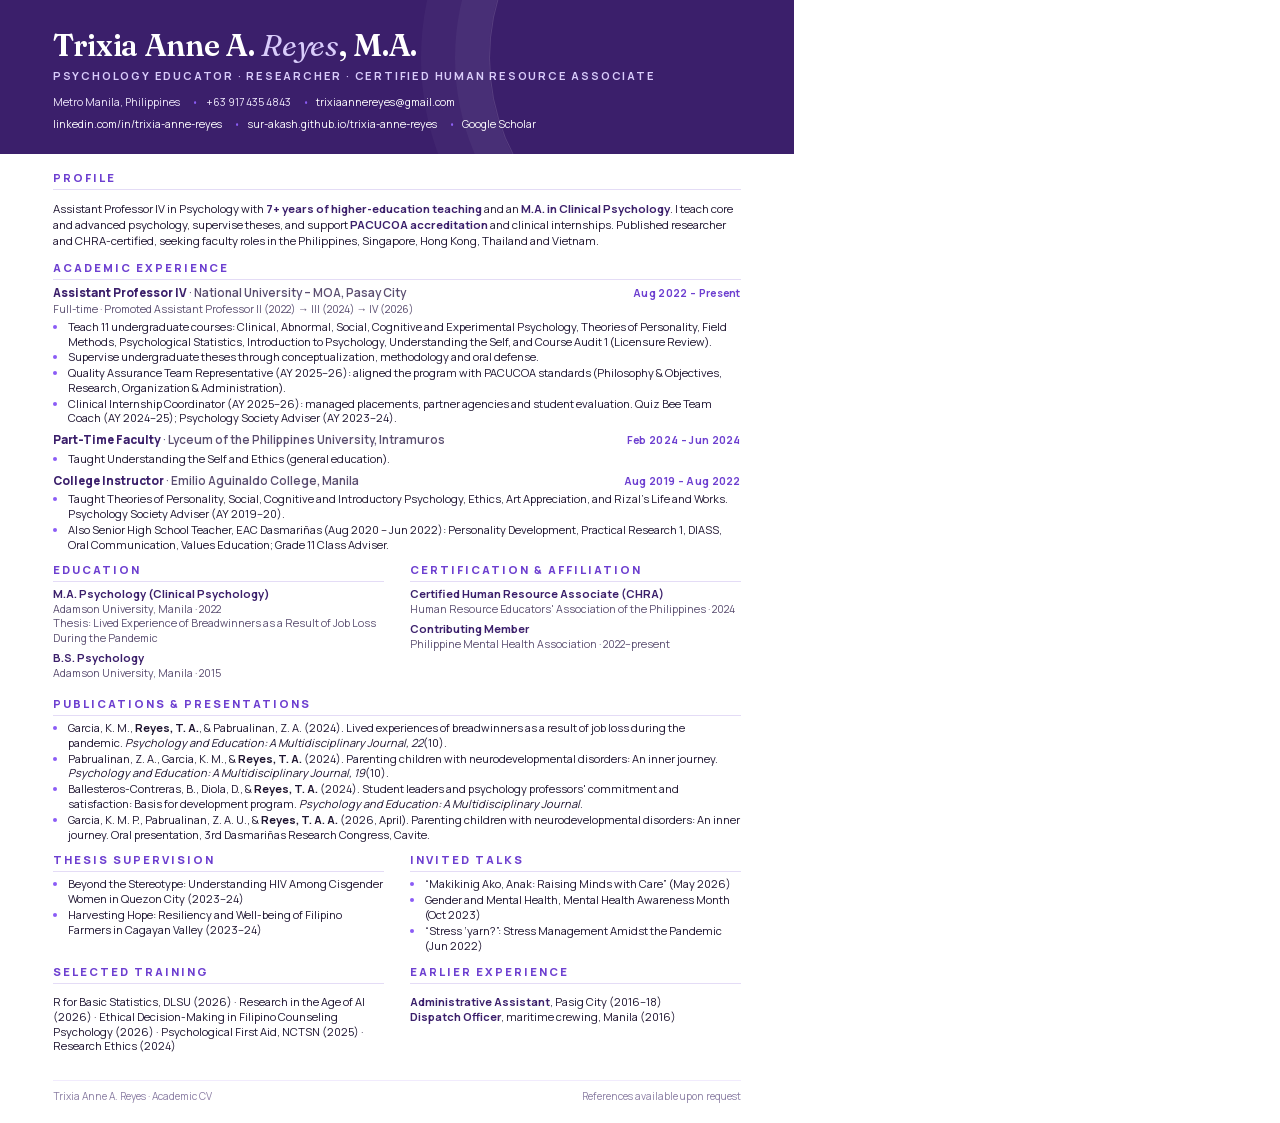
==== resume-src/academic.html @ b6a19949 "Portfolio site for Trixia Anne Reyes Single-page static site (purple theme) with intro animation, sc" ====
<!doctype html>
<html lang="en">
<head>
<meta charset="utf-8">
<title>Trixia Anne A. Reyes — Academic CV</title>
<link rel="stylesheet" href="fonts/fonts.css">
<link rel="stylesheet" href="resume.css">
</head>
<body>
<div class="page">
  <header>
    <h1>Trixia Anne A. <em>Reyes</em>, M.A.</h1>
    <div class="tagline">Psychology Educator · Researcher · Certified Human Resource Associate</div>
    <div class="contact">
      <span>Metro Manila, Philippines</span>
      <span>+63 917 435 4843</span>
      <span><a href="mailto:trixiaannereyes@gmail.com">trixiaannereyes@gmail.com</a></span>
      <span class="br"></span>
      <span><a href="https://www.linkedin.com/in/trixia-anne-reyes/">linkedin.com/in/trixia-anne-reyes</a></span>
      <span><a href="https://sur-akash.github.io/trixia-anne-reyes/">sur-akash.github.io/trixia-anne-reyes</a></span>
      <span><a href="https://scholar.google.com/citations?hl=en&user=jtQHCsMAAAAJ">Google Scholar</a></span>
    </div>
  </header>

  <main>
    <section>
      <h2>Profile</h2>
      <p class="summary">Assistant Professor IV in Psychology with <b>7+ years of higher-education teaching</b> and an <b>M.A. in Clinical Psychology</b>. I teach core and advanced psychology, supervise theses, and support <b>PACUCOA accreditation</b> and clinical internships. Published researcher and CHRA-certified, seeking faculty roles in the Philippines, Singapore, Hong Kong, Thailand and Vietnam.</p>
    </section>

    <section>
      <h2>Academic Experience</h2>
      <div class="job">
        <div class="job__head"><div class="job__title">Assistant Professor IV <span>· National University – MOA, Pasay City</span></div><div class="job__date">Aug 2022 – Present</div></div>
        <div class="job__sub">Full-time · Promoted Assistant Professor II (2022) → III (2024) → IV (2026)</div>
        <ul>
          <li>Teach 11 undergraduate courses: Clinical, Abnormal, Social, Cognitive and Experimental Psychology, Theories of Personality, Field Methods, Psychological Statistics, Introduction to Psychology, Understanding the Self, and Course Audit 1 (Licensure Review).</li>
          <li>Supervise undergraduate theses through conceptualization, methodology and oral defense.</li>
          <li>Quality Assurance Team Representative (AY 2025–26): aligned the program with PACUCOA standards (Philosophy &amp; Objectives, Research, Organization &amp; Administration).</li>
          <li>Clinical Internship Coordinator (AY 2025–26): managed placements, partner agencies and student evaluation. Quiz Bee Team Coach (AY 2024–25); Psychology Society Adviser (AY 2023–24).</li>
        </ul>
      </div>
      <div class="job">
        <div class="job__head"><div class="job__title">Part-Time Faculty <span>· Lyceum of the Philippines University, Intramuros</span></div><div class="job__date">Feb 2024 – Jun 2024</div></div>
        <ul><li>Taught Understanding the Self and Ethics (general education).</li></ul>
      </div>
      <div class="job">
        <div class="job__head"><div class="job__title">College Instructor <span>· Emilio Aguinaldo College, Manila</span></div><div class="job__date">Aug 2019 – Aug 2022</div></div>
        <ul><li>Taught Theories of Personality, Social, Cognitive and Introductory Psychology, Ethics, Art Appreciation, and Rizal's Life and Works. Psychology Society Adviser (AY 2019–20).</li>
        <li>Also Senior High School Teacher, EAC Dasmariñas (Aug 2020 – Jun 2022): Personality Development, Practical Research 1, DIASS, Oral Communication, Values Education; Grade 11 Class Adviser.</li></ul>
      </div>
    </section>

    <section class="two">
      <div>
        <h2>Education</h2>
        <div class="item"><b>M.A. Psychology (Clinical Psychology)</b><br><span class="meta">Adamson University, Manila · 2022<br>Thesis: Lived Experience of Breadwinners as a Result of Job Loss During the Pandemic</span></div>
        <div class="item"><b>B.S. Psychology</b><br><span class="meta">Adamson University, Manila · 2015</span></div>
      </div>
      <div>
        <h2>Certification &amp; Affiliation</h2>
        <div class="item"><b>Certified Human Resource Associate (CHRA)</b><br><span class="meta">Human Resource Educators' Association of the Philippines · 2024</span></div>
        <div class="item"><b>Contributing Member</b><br><span class="meta">Philippine Mental Health Association · 2022–present</span></div>
      </div>
    </section>

    <section>
      <h2>Publications &amp; Presentations</h2>
      <ul class="compact">
        <li>Garcia, K. M., <b>Reyes, T. A.</b>, &amp; Pabrualinan, Z. A. (2024). Lived experiences of breadwinners as a result of job loss during the pandemic. <i>Psychology and Education: A Multidisciplinary Journal, 22</i>(10).</li>
        <li>Pabrualinan, Z. A., Garcia, K. M., &amp; <b>Reyes, T. A.</b> (2024). Parenting children with neurodevelopmental disorders: An inner journey. <i>Psychology and Education: A Multidisciplinary Journal, 19</i>(10).</li>
        <li>Ballesteros-Contreras, B., Diola, D., &amp; <b>Reyes, T. A.</b> (2024). Student leaders and psychology professors' commitment and satisfaction: Basis for development program. <i>Psychology and Education: A Multidisciplinary Journal</i>.</li>
        <li>Garcia, K. M. P., Pabrualinan, Z. A. U., &amp; <b>Reyes, T. A. A.</b> (2026, April). Parenting children with neurodevelopmental disorders: An inner journey. Oral presentation, 3rd Dasmariñas Research Congress, Cavite.</li>
      </ul>
    </section>

    <section class="two">
      <div>
        <h2>Thesis Supervision</h2>
        <ul class="compact">
          <li>Beyond the Stereotype: Understanding HIV Among Cisgender Women in Quezon City (2023–24)</li>
          <li>Harvesting Hope: Resiliency and Well-being of Filipino Farmers in Cagayan Valley (2023–24)</li>
        </ul>
      </div>
      <div>
        <h2>Invited Talks</h2>
        <ul class="compact">
          <li>“Makikinig Ako, Anak: Raising Minds with Care” (May 2026)</li>
          <li>Gender and Mental Health, Mental Health Awareness Month (Oct 2023)</li>
          <li>“Stress ‘yarn?”: Stress Management Amidst the Pandemic (Jun 2022)</li>
        </ul>
      </div>
    </section>

    <section class="two">
      <div>
        <h2>Selected Training</h2>
        <p>R for Basic Statistics, DLSU (2026) · Research in the Age of AI (2026) · Ethical Decision-Making in Filipino Counseling Psychology (2026) · Psychological First Aid, NCTSN (2025) · Research Ethics (2024)</p>
      </div>
      <div>
        <h2>Earlier Experience</h2>
        <p><b style="color:#3b1f6b">Administrative Assistant</b>, Pasig City (2016–18)<br><b style="color:#3b1f6b">Dispatch Officer</b>, maritime crewing, Manila (2016)</p>
      </div>
    </section>
  </main>

  <footer><span>Trixia Anne A. Reyes · Academic CV</span><span>References available upon request</span></footer>
</div>
</body>
</html>
---- resume-src/fonts/fonts.css ----
/* vietnamese */
@font-face {
  font-family: 'Fraunces';
  font-style: italic;
  font-weight: 400;
  font-display: swap;
  src: url(d693588a05.woff2) format('woff2');
  unicode-range: U+0102-0103, U+0110-0111, U+0128-0129, U+0168-0169, U+01A0-01A1, U+01AF-01B0, U+0300-0301, U+0303-0304, U+0308-0309, U+0323, U+0329, U+1EA0-1EF9, U+20AB;
}
/* latin-ext */
@font-face {
  font-family: 'Fraunces';
  font-style: italic;
  font-weight: 400;
  font-display: swap;
  src: url(edcb537a3c.woff2) format('woff2');
  unicode-range: U+0100-02BA, U+02BD-02C5, U+02C7-02CC, U+02CE-02D7, U+02DD-02FF, U+0304, U+0308, U+0329, U+1D00-1DBF, U+1E00-1E9F, U+1EF2-1EFF, U+2020, U+20A0-20AB, U+20AD-20C4, U+2113, U+2C60-2C7F, U+A720-A7FF;
}
/* latin */
@font-face {
  font-family: 'Fraunces';
  font-style: italic;
  font-weight: 400;
  font-display: swap;
  src: url(0b848d2a00.woff2) format('woff2');
  unicode-range: U+0000-00FF, U+0131, U+0152-0153, U+02BB-02BC, U+02C6, U+02DA, U+02DC, U+0304, U+0308, U+0329, U+2000-206F, U+20AC, U+2122, U+2191, U+2193, U+2212, U+2215, U+FEFF, U+FFFD;
}
/* vietnamese */
@font-face {
  font-family: 'Fraunces';
  font-style: normal;
  font-weight: 600;
  font-display: swap;
  src: url(deee757e83.woff2) format('woff2');
  unicode-range: U+0102-0103, U+0110-0111, U+0128-0129, U+0168-0169, U+01A0-01A1, U+01AF-01B0, U+0300-0301, U+0303-0304, U+0308-0309, U+0323, U+0329, U+1EA0-1EF9, U+20AB;
}
/* latin-ext */
@font-face {
  font-family: 'Fraunces';
  font-style: normal;
  font-weight: 600;
  font-display: swap;
  src: url(1ebf51aa47.woff2) format('woff2');
  unicode-range: U+0100-02BA, U+02BD-02C5, U+02C7-02CC, U+02CE-02D7, U+02DD-02FF, U+0304, U+0308, U+0329, U+1D00-1DBF, U+1E00-1E9F, U+1EF2-1EFF, U+2020, U+20A0-20AB, U+20AD-20C4, U+2113, U+2C60-2C7F, U+A720-A7FF;
}
/* latin */
@font-face {
  font-family: 'Fraunces';
  font-style: normal;
  font-weight: 600;
  font-display: swap;
  src: url(0d6f10863e.woff2) format('woff2');
  unicode-range: U+0000-00FF, U+0131, U+0152-0153, U+02BB-02BC, U+02C6, U+02DA, U+02DC, U+0304, U+0308, U+0329, U+2000-206F, U+20AC, U+2122, U+2191, U+2193, U+2212, U+2215, U+FEFF, U+FFFD;
}
/* cyrillic-ext */
@font-face {
  font-family: 'Manrope';
  font-style: normal;
  font-weight: 400;
  font-display: swap;
  src: url(48c9c843a9.woff2) format('woff2');
  unicode-range: U+0460-052F, U+1C80-1C8A, U+20B4, U+2DE0-2DFF, U+A640-A69F, U+FE2E-FE2F;
}
/* cyrillic */
@font-face {
  font-family: 'Manrope';
  font-style: normal;
  font-weight: 400;
  font-display: swap;
  src: url(9ae50d302d.woff2) format('woff2');
  unicode-range: U+0301, U+0400-045F, U+0490-0491, U+04B0-04B1, U+2116;
}
/* greek */
@font-face {
  font-family: 'Manrope';
  font-style: normal;
  font-weight: 400;
  font-display: swap;
  src: url(d211268697.woff2) format('woff2');
  unicode-range: U+0370-0377, U+037A-037F, U+0384-038A, U+038C, U+038E-03A1, U+03A3-03FF;
}
/* vietnamese */
@font-face {
  font-family: 'Manrope';
  font-style: normal;
  font-weight: 400;
  font-display: swap;
  src: url(6df954524a.woff2) format('woff2');
  unicode-range: U+0102-0103, U+0110-0111, U+0128-0129, U+0168-0169, U+01A0-01A1, U+01AF-01B0, U+0300-0301, U+0303-0304, U+0308-0309, U+0323, U+0329, U+1EA0-1EF9, U+20AB;
}
/* latin-ext */
@font-face {
  font-family: 'Manrope';
  font-style: normal;
  font-weight: 400;
  font-display: swap;
  src: url(2ee76fc7b1.woff2) format('woff2');
  unicode-range: U+0100-02BA, U+02BD-02C5, U+02C7-02CC, U+02CE-02D7, U+02DD-02FF, U+0304, U+0308, U+0329, U+1D00-1DBF, U+1E00-1E9F, U+1EF2-1EFF, U+2020, U+20A0-20AB, U+20AD-20C4, U+2113, U+2C60-2C7F, U+A720-A7FF;
}
/* latin */
@font-face {
  font-family: 'Manrope';
  font-style: normal;
  font-weight: 400;
  font-display: swap;
  src: url(f00cccc40e.woff2) format('woff2');
  unicode-range: U+0000-00FF, U+0131, U+0152-0153, U+02BB-02BC, U+02C6, U+02DA, U+02DC, U+0304, U+0308, U+0329, U+2000-206F, U+20AC, U+2122, U+2191, U+2193, U+2212, U+2215, U+FEFF, U+FFFD;
}
/* cyrillic-ext */
@font-face {
  font-family: 'Manrope';
  font-style: normal;
  font-weight: 600;
  font-display: swap;
  src: url(48c9c843a9.woff2) format('woff2');
  unicode-range: U+0460-052F, U+1C80-1C8A, U+20B4, U+2DE0-2DFF, U+A640-A69F, U+FE2E-FE2F;
}
/* cyrillic */
@font-face {
  font-family: 'Manrope';
  font-style: normal;
  font-weight: 600;
  font-display: swap;
  src: url(9ae50d302d.woff2) format('woff2');
  unicode-range: U+0301, U+0400-045F, U+0490-0491, U+04B0-04B1, U+2116;
}
/* greek */
@font-face {
  font-family: 'Manrope';
  font-style: normal;
  font-weight: 600;
  font-display: swap;
  src: url(d211268697.woff2) format('woff2');
  unicode-range: U+0370-0377, U+037A-037F, U+0384-038A, U+038C, U+038E-03A1, U+03A3-03FF;
}
/* vietnamese */
@font-face {
  font-family: 'Manrope';
  font-style: normal;
  font-weight: 600;
  font-display: swap;
  src: url(6df954524a.woff2) format('woff2');
  unicode-range: U+0102-0103, U+0110-0111, U+0128-0129, U+0168-0169, U+01A0-01A1, U+01AF-01B0, U+0300-0301, U+0303-0304, U+0308-0309, U+0323, U+0329, U+1EA0-1EF9, U+20AB;
}
/* latin-ext */
@font-face {
  font-family: 'Manrope';
  font-style: normal;
  font-weight: 600;
  font-display: swap;
  src: url(2ee76fc7b1.woff2) format('woff2');
  unicode-range: U+0100-02BA, U+02BD-02C5, U+02C7-02CC, U+02CE-02D7, U+02DD-02FF, U+0304, U+0308, U+0329, U+1D00-1DBF, U+1E00-1E9F, U+1EF2-1EFF, U+2020, U+20A0-20AB, U+20AD-20C4, U+2113, U+2C60-2C7F, U+A720-A7FF;
}
/* latin */
@font-face {
  font-family: 'Manrope';
  font-style: normal;
  font-weight: 600;
  font-display: swap;
  src: url(f00cccc40e.woff2) format('woff2');
  unicode-range: U+0000-00FF, U+0131, U+0152-0153, U+02BB-02BC, U+02C6, U+02DA, U+02DC, U+0304, U+0308, U+0329, U+2000-206F, U+20AC, U+2122, U+2191, U+2193, U+2212, U+2215, U+FEFF, U+FFFD;
}
/* cyrillic-ext */
@font-face {
  font-family: 'Manrope';
  font-style: normal;
  font-weight: 700;
  font-display: swap;
  src: url(48c9c843a9.woff2) format('woff2');
  unicode-range: U+0460-052F, U+1C80-1C8A, U+20B4, U+2DE0-2DFF, U+A640-A69F, U+FE2E-FE2F;
}
/* cyrillic */
@font-face {
  font-family: 'Manrope';
  font-style: normal;
  font-weight: 700;
  font-display: swap;
  src: url(9ae50d302d.woff2) format('woff2');
  unicode-range: U+0301, U+0400-045F, U+0490-0491, U+04B0-04B1, U+2116;
}
/* greek */
@font-face {
  font-family: 'Manrope';
  font-style: normal;
  font-weight: 700;
  font-display: swap;
  src: url(d211268697.woff2) format('woff2');
  unicode-range: U+0370-0377, U+037A-037F, U+0384-038A, U+038C, U+038E-03A1, U+03A3-03FF;
}
/* vietnamese */
@font-face {
  font-family: 'Manrope';
  font-style: normal;
  font-weight: 700;
  font-display: swap;
  src: url(6df954524a.woff2) format('woff2');
  unicode-range: U+0102-0103, U+0110-0111, U+0128-0129, U+0168-0169, U+01A0-01A1, U+01AF-01B0, U+0300-0301, U+0303-0304, U+0308-0309, U+0323, U+0329, U+1EA0-1EF9, U+20AB;
}
/* latin-ext */
@font-face {
  font-family: 'Manrope';
  font-style: normal;
  font-weight: 700;
  font-display: swap;
  src: url(2ee76fc7b1.woff2) format('woff2');
  unicode-range: U+0100-02BA, U+02BD-02C5, U+02C7-02CC, U+02CE-02D7, U+02DD-02FF, U+0304, U+0308, U+0329, U+1D00-1DBF, U+1E00-1E9F, U+1EF2-1EFF, U+2020, U+20A0-20AB, U+20AD-20C4, U+2113, U+2C60-2C7F, U+A720-A7FF;
}
/* latin */
@font-face {
  font-family: 'Manrope';
  font-style: normal;
  font-weight: 700;
  font-display: swap;
  src: url(f00cccc40e.woff2) format('woff2');
  unicode-range: U+0000-00FF, U+0131, U+0152-0153, U+02BB-02BC, U+02C6, U+02DA, U+02DC, U+0304, U+0308, U+0329, U+2000-206F, U+20AC, U+2122, U+2191, U+2193, U+2212, U+2215, U+FEFF, U+FFFD;
}
/* cyrillic-ext */
@font-face {
  font-family: 'Manrope';
  font-style: normal;
  font-weight: 800;
  font-display: swap;
  src: url(48c9c843a9.woff2) format('woff2');
  unicode-range: U+0460-052F, U+1C80-1C8A, U+20B4, U+2DE0-2DFF, U+A640-A69F, U+FE2E-FE2F;
}
/* cyrillic */
@font-face {
  font-family: 'Manrope';
  font-style: normal;
  font-weight: 800;
  font-display: swap;
  src: url(9ae50d302d.woff2) format('woff2');
  unicode-range: U+0301, U+0400-045F, U+0490-0491, U+04B0-04B1, U+2116;
}
/* greek */
@font-face {
  font-family: 'Manrope';
  font-style: normal;
  font-weight: 800;
  font-display: swap;
  src: url(d211268697.woff2) format('woff2');
  unicode-range: U+0370-0377, U+037A-037F, U+0384-038A, U+038C, U+038E-03A1, U+03A3-03FF;
}
/* vietnamese */
@font-face {
  font-family: 'Manrope';
  font-style: normal;
  font-weight: 800;
  font-display: swap;
  src: url(6df954524a.woff2) format('woff2');
  unicode-range: U+0102-0103, U+0110-0111, U+0128-0129, U+0168-0169, U+01A0-01A1, U+01AF-01B0, U+0300-0301, U+0303-0304, U+0308-0309, U+0323, U+0329, U+1EA0-1EF9, U+20AB;
}
/* latin-ext */
@font-face {
  font-family: 'Manrope';
  font-style: normal;
  font-weight: 800;
  font-display: swap;
  src: url(2ee76fc7b1.woff2) format('woff2');
  unicode-range: U+0100-02BA, U+02BD-02C5, U+02C7-02CC, U+02CE-02D7, U+02DD-02FF, U+0304, U+0308, U+0329, U+1D00-1DBF, U+1E00-1E9F, U+1EF2-1EFF, U+2020, U+20A0-20AB, U+20AD-20C4, U+2113, U+2C60-2C7F, U+A720-A7FF;
}
/* latin */
@font-face {
  font-family: 'Manrope';
  font-style: normal;
  font-weight: 800;
  font-display: swap;
  src: url(f00cccc40e.woff2) format('woff2');
  unicode-range: U+0000-00FF, U+0131, U+0152-0153, U+02BB-02BC, U+02C6, U+02DA, U+02DC, U+0304, U+0308, U+0329, U+2000-206F, U+20AC, U+2122, U+2191, U+2193, U+2212, U+2215, U+FEFF, U+FFFD;
}
---- resume-src/resume.css ----
@page { size: A4; margin: 0; }
* { box-sizing: border-box; }
html, body { margin: 0; padding: 0; }
body {
  font-family: "Manrope", "Helvetica Neue", Arial, sans-serif;
  font-size: 8.35pt;
  line-height: 1.32;
  color: #1e1430;
  -webkit-print-color-adjust: exact; print-color-adjust: exact;
}
.page { width: 210mm; height: 297mm; padding: 0 0 0 0; overflow: hidden; display: flex; flex-direction: column; }

header {
  background: #3b1f6b; color: #fff; padding: 8mm 14mm 6mm;
  position: relative; overflow: hidden;
}
header::after {
  content: ""; position: absolute; right: -30mm; top: -40mm; width: 110mm; height: 110mm; border-radius: 50%;
  border: 1px solid rgba(255,255,255,.14); box-shadow: 0 0 0 9mm rgba(255,255,255,.04), 0 0 0 18mm rgba(255,255,255,.03);
}
h1 { font-family: "Fraunces", Georgia, serif; font-weight: 600; font-size: 23pt; letter-spacing: -.01em; margin: 0; line-height: 1; }
h1 em { font-style: italic; font-weight: 400; color: #d9ccfb; }
.tagline { margin-top: 2.2mm; font-size: 8.4pt; font-weight: 700; letter-spacing: .16em; text-transform: uppercase; color: #d9ccfb; }
.contact { margin-top: 3.2mm; display: flex; flex-wrap: wrap; gap: 1mm 3.2mm; font-size: 7.9pt; color: #f1ebfd; }
.contact a { color: #fff; text-decoration: none; }
.contact span::before { content: "•"; color: #8b5cf6; margin-right: 2mm; }
.contact span:first-child::before, .contact .br::before, .contact .br + span::before { content: none; }
.contact .br { flex-basis: 100%; height: 0; }

main { padding: 4.5mm 14mm 0; flex: 1; }
section { margin-bottom: 2.8mm; }
h2 {
  font-size: 8.4pt; font-weight: 800; letter-spacing: .18em; text-transform: uppercase; color: #6d3fd0;
  margin: 0 0 1.4mm; padding-bottom: .8mm; border-bottom: 1px solid #e4dcf6; display: flex; align-items: center; gap: 2mm;
}
.summary { font-size: 8.6pt; line-height: 1.4; }
.summary b { color: #3b1f6b; }

.job { margin-bottom: 1.6mm; }
.job__head { display: flex; justify-content: space-between; gap: 4mm; align-items: baseline; }
.job__title { font-weight: 800; color: #3b1f6b; font-size: 8.8pt; }
.job__title span { font-weight: 600; color: #5a4d70; }
.job__date { font-size: 7.9pt; font-weight: 700; color: #6d3fd0; white-space: nowrap; letter-spacing: .03em; }
.job__sub { font-size: 8pt; color: #5a4d70; margin-top: .3mm; }
ul { margin: 1mm 0 0; padding-left: 4mm; }
li { margin-bottom: .3mm; }
li::marker { color: #8b5cf6; }

.two { display: grid; grid-template-columns: 1fr 1fr; gap: 0 7mm; }
.item { margin-bottom: 1.5mm; }
.item b { color: #3b1f6b; }
.item .meta { color: #5a4d70; font-size: 8pt; }
.compact li { margin-bottom: .35mm; }

.chips { display: flex; flex-wrap: wrap; gap: 1.4mm; }
.chips span { background: #f1ebfd; color: #3b1f6b; font-weight: 700; font-size: 8pt; padding: .8mm 2.6mm; border-radius: 10mm; }

footer { padding: 2.5mm 14mm 5mm; font-size: 7.6pt; color: #8a7da3; display: flex; justify-content: space-between; border-top: 1px solid #f1ebfd; margin: 0 14mm; padding-left: 0; padding-right: 0; }
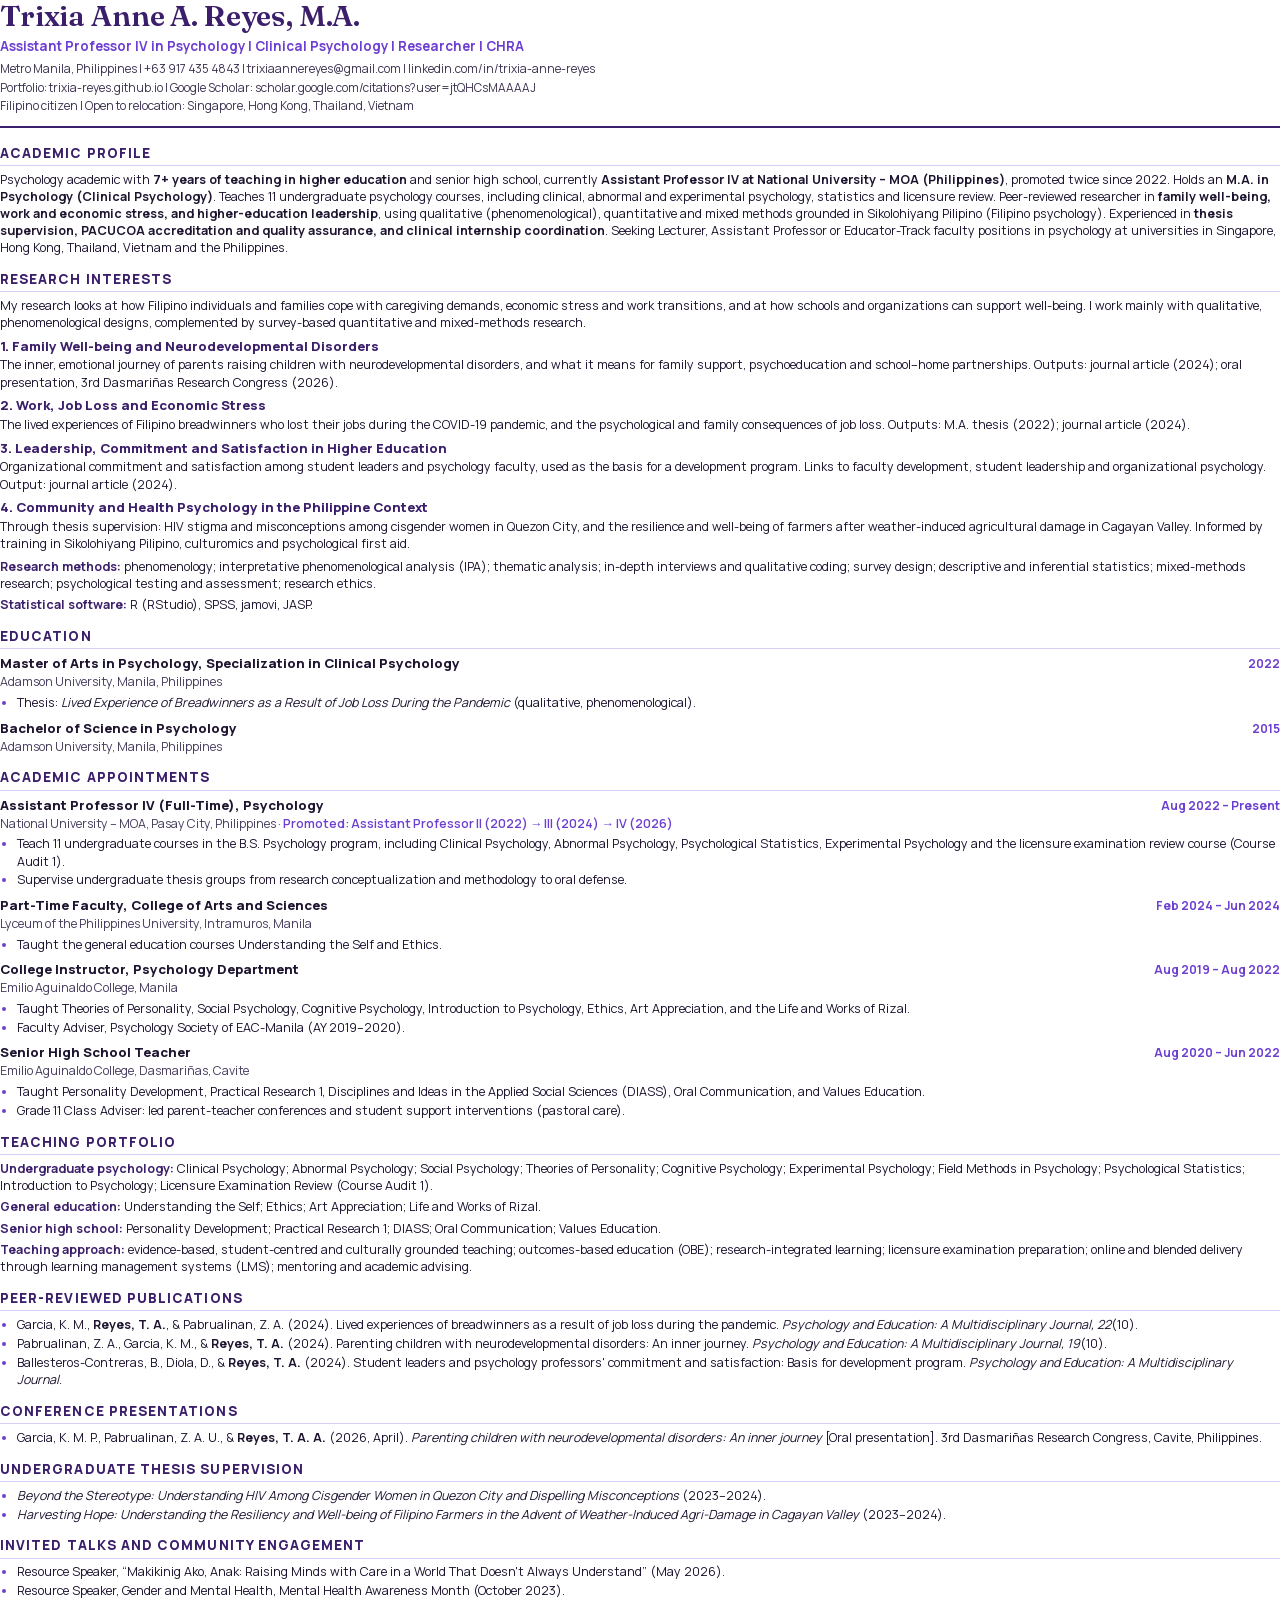
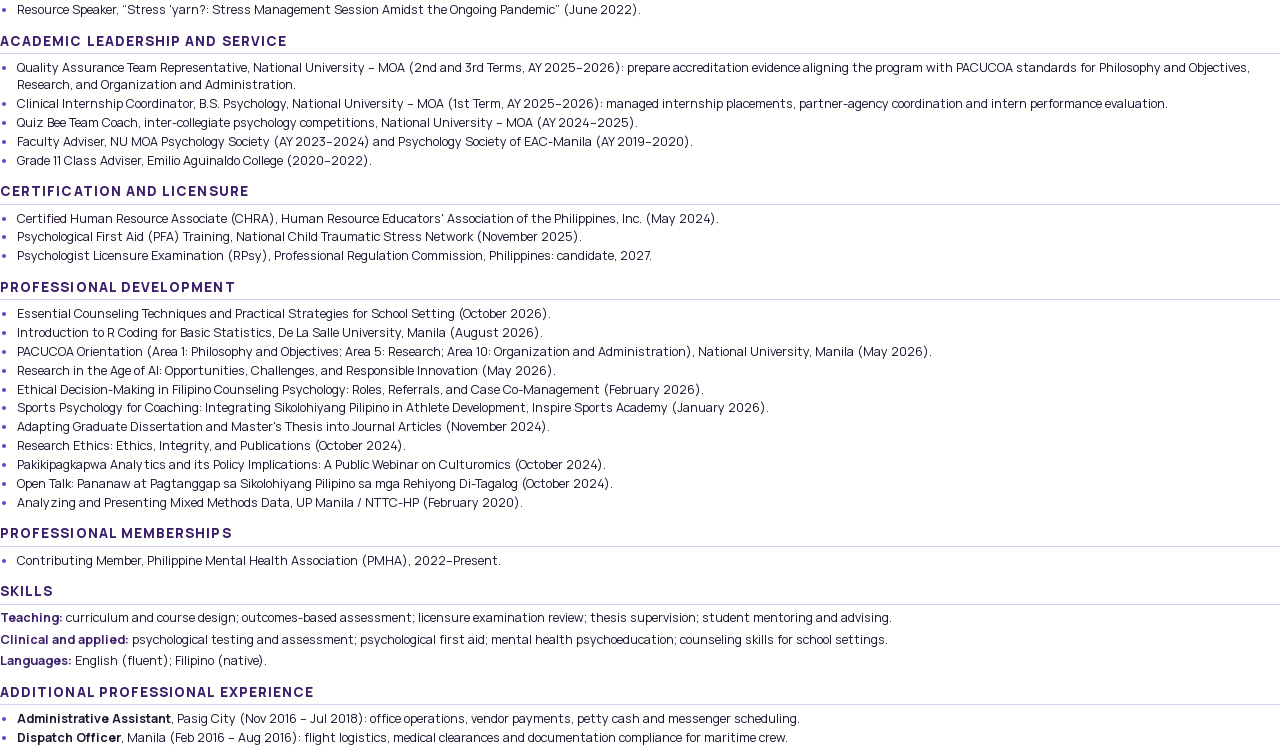
==== commit edf83ca6: "Redesign: TR intro, passport stamps, persona avatars, ATS resumes" ====
--- a/resume-src/academic.html
+++ b/resume-src/academic.html
@@ -2,109 +2,176 @@
 <html lang="en">
 <head>
 <meta charset="utf-8">
-<title>Trixia Anne A. Reyes — Academic CV</title>
+<title>Trixia Anne A. Reyes - Curriculum Vitae (Academic) - Psychology</title>
+<meta name="author" content="Trixia Anne A. Reyes">
+<meta name="keywords" content="Assistant Professor, Lecturer in Psychology, Clinical Psychology, Higher Education, Research, Thesis Supervision, Accreditation, Southeast Asia">
 <link rel="stylesheet" href="fonts/fonts.css">
 <link rel="stylesheet" href="resume.css">
+<style>
+  @page {
+    size: A4; margin: 13mm 16mm 12mm;
+  }
+  body { font-size: 9.4pt; line-height: 1.37; }
+  h2 { margin: 3.6mm 0 1.3mm; }
+  li { margin-bottom: .45mm; }
+  .entry { margin-bottom: 1.9mm; }
+  .area { margin-bottom: 1.5mm; }
+</style>
 </head>
 <body>
-<div class="page">
-  <header>
-    <h1>Trixia Anne A. <em>Reyes</em>, M.A.</h1>
-    <div class="tagline">Psychology Educator · Researcher · Certified Human Resource Associate</div>
-    <div class="contact">
-      <span>Metro Manila, Philippines</span>
-      <span>+63 917 435 4843</span>
-      <span><a href="mailto:trixiaannereyes@gmail.com">trixiaannereyes@gmail.com</a></span>
-      <span class="br"></span>
-      <span><a href="https://www.linkedin.com/in/trixia-anne-reyes/">linkedin.com/in/trixia-anne-reyes</a></span>
-      <span><a href="https://sur-akash.github.io/trixia-anne-reyes/">sur-akash.github.io/trixia-anne-reyes</a></span>
-      <span><a href="https://scholar.google.com/citations?hl=en&user=jtQHCsMAAAAJ">Google Scholar</a></span>
-    </div>
-  </header>
 
-  <main>
-    <section>
-      <h2>Profile</h2>
-      <p class="summary">Assistant Professor IV in Psychology with <b>7+ years of higher-education teaching</b> and an <b>M.A. in Clinical Psychology</b>. I teach core and advanced psychology, supervise theses, and support <b>PACUCOA accreditation</b> and clinical internships. Published researcher and CHRA-certified, seeking faculty roles in the Philippines, Singapore, Hong Kong, Thailand and Vietnam.</p>
-    </section>
+<header class="head">
+  <h1>Trixia Anne A. Reyes, M.A.</h1>
+  <p class="headline">Assistant Professor IV in Psychology | Clinical Psychology | Researcher | CHRA</p>
+  <p class="contact">Metro Manila, Philippines | +63 917 435 4843 | trixiaannereyes@gmail.com | linkedin.com/in/trixia-anne-reyes</p>
+  <p class="contact">Portfolio: trixia-reyes.github.io | Google Scholar: scholar.google.com/citations?user=jtQHCsMAAAAJ</p>
+  <p class="contact">Filipino citizen | Open to relocation: Singapore, Hong Kong, Thailand, Vietnam</p>
+</header>
 
-    <section>
-      <h2>Academic Experience</h2>
-      <div class="job">
-        <div class="job__head"><div class="job__title">Assistant Professor IV <span>· National University – MOA, Pasay City</span></div><div class="job__date">Aug 2022 – Present</div></div>
-        <div class="job__sub">Full-time · Promoted Assistant Professor II (2022) → III (2024) → IV (2026)</div>
-        <ul>
-          <li>Teach 11 undergraduate courses: Clinical, Abnormal, Social, Cognitive and Experimental Psychology, Theories of Personality, Field Methods, Psychological Statistics, Introduction to Psychology, Understanding the Self, and Course Audit 1 (Licensure Review).</li>
-          <li>Supervise undergraduate theses through conceptualization, methodology and oral defense.</li>
-          <li>Quality Assurance Team Representative (AY 2025–26): aligned the program with PACUCOA standards (Philosophy &amp; Objectives, Research, Organization &amp; Administration).</li>
-          <li>Clinical Internship Coordinator (AY 2025–26): managed placements, partner agencies and student evaluation. Quiz Bee Team Coach (AY 2024–25); Psychology Society Adviser (AY 2023–24).</li>
-        </ul>
-      </div>
-      <div class="job">
-        <div class="job__head"><div class="job__title">Part-Time Faculty <span>· Lyceum of the Philippines University, Intramuros</span></div><div class="job__date">Feb 2024 – Jun 2024</div></div>
-        <ul><li>Taught Understanding the Self and Ethics (general education).</li></ul>
-      </div>
-      <div class="job">
-        <div class="job__head"><div class="job__title">College Instructor <span>· Emilio Aguinaldo College, Manila</span></div><div class="job__date">Aug 2019 – Aug 2022</div></div>
-        <ul><li>Taught Theories of Personality, Social, Cognitive and Introductory Psychology, Ethics, Art Appreciation, and Rizal's Life and Works. Psychology Society Adviser (AY 2019–20).</li>
-        <li>Also Senior High School Teacher, EAC Dasmariñas (Aug 2020 – Jun 2022): Personality Development, Practical Research 1, DIASS, Oral Communication, Values Education; Grade 11 Class Adviser.</li></ul>
-      </div>
-    </section>
+<h2>Academic Profile</h2>
+<p>Psychology academic with <strong>7+ years of teaching in higher education</strong> and senior high school, currently <strong>Assistant Professor IV at National University – MOA (Philippines)</strong>, promoted twice since 2022. Holds an <strong>M.A. in Psychology (Clinical Psychology)</strong>. Teaches 11 undergraduate psychology courses, including clinical, abnormal and experimental psychology, statistics and licensure review. Peer-reviewed researcher in <strong>family well-being, work and economic stress, and higher-education leadership</strong>, using qualitative (phenomenological), quantitative and mixed methods grounded in Sikolohiyang Pilipino (Filipino psychology). Experienced in <strong>thesis supervision, PACUCOA accreditation and quality assurance, and clinical internship coordination</strong>. Seeking Lecturer, Assistant Professor or Educator-Track faculty positions in psychology at universities in Singapore, Hong Kong, Thailand, Vietnam and the Philippines.</p>
 
-    <section class="two">
-      <div>
-        <h2>Education</h2>
-        <div class="item"><b>M.A. Psychology (Clinical Psychology)</b><br><span class="meta">Adamson University, Manila · 2022<br>Thesis: Lived Experience of Breadwinners as a Result of Job Loss During the Pandemic</span></div>
-        <div class="item"><b>B.S. Psychology</b><br><span class="meta">Adamson University, Manila · 2015</span></div>
-      </div>
-      <div>
-        <h2>Certification &amp; Affiliation</h2>
-        <div class="item"><b>Certified Human Resource Associate (CHRA)</b><br><span class="meta">Human Resource Educators' Association of the Philippines · 2024</span></div>
-        <div class="item"><b>Contributing Member</b><br><span class="meta">Philippine Mental Health Association · 2022–present</span></div>
-      </div>
-    </section>
+<h2>Research Interests</h2>
+<p class="lead">My research looks at how Filipino individuals and families cope with caregiving demands, economic stress and work transitions, and at how schools and organizations can support well-being. I work mainly with qualitative, phenomenological designs, complemented by survey-based quantitative and mixed-methods research.</p>
+<div class="area">
+  <h3>1. Family Well-being and Neurodevelopmental Disorders</h3>
+  <p>The inner, emotional journey of parents raising children with neurodevelopmental disorders, and what it means for family support, psychoeducation and school–home partnerships. Outputs: journal article (2024); oral presentation, 3rd Dasmariñas Research Congress (2026).</p>
+</div>
+<div class="area">
+  <h3>2. Work, Job Loss and Economic Stress</h3>
+  <p>The lived experiences of Filipino breadwinners who lost their jobs during the COVID-19 pandemic, and the psychological and family consequences of job loss. Outputs: M.A. thesis (2022); journal article (2024).</p>
+</div>
+<div class="area">
+  <h3>3. Leadership, Commitment and Satisfaction in Higher Education</h3>
+  <p>Organizational commitment and satisfaction among student leaders and psychology faculty, used as the basis for a development program. Links to faculty development, student leadership and organizational psychology. Output: journal article (2024).</p>
+</div>
+<div class="area">
+  <h3>4. Community and Health Psychology in the Philippine Context</h3>
+  <p>Through thesis supervision: HIV stigma and misconceptions among cisgender women in Quezon City, and the resilience and well-being of farmers after weather-induced agricultural damage in Cagayan Valley. Informed by training in Sikolohiyang Pilipino, culturomics and psychological first aid.</p>
+</div>
+<p class="kw"><strong>Research methods:</strong> phenomenology; interpretative phenomenological analysis (IPA); thematic analysis; in-depth interviews and qualitative coding; survey design; descriptive and inferential statistics; mixed-methods research; psychological testing and assessment; research ethics.</p>
+<p class="kw"><strong>Statistical software:</strong> R (RStudio), SPSS, jamovi, JASP.</p>
 
-    <section>
-      <h2>Publications &amp; Presentations</h2>
-      <ul class="compact">
-        <li>Garcia, K. M., <b>Reyes, T. A.</b>, &amp; Pabrualinan, Z. A. (2024). Lived experiences of breadwinners as a result of job loss during the pandemic. <i>Psychology and Education: A Multidisciplinary Journal, 22</i>(10).</li>
-        <li>Pabrualinan, Z. A., Garcia, K. M., &amp; <b>Reyes, T. A.</b> (2024). Parenting children with neurodevelopmental disorders: An inner journey. <i>Psychology and Education: A Multidisciplinary Journal, 19</i>(10).</li>
-        <li>Ballesteros-Contreras, B., Diola, D., &amp; <b>Reyes, T. A.</b> (2024). Student leaders and psychology professors' commitment and satisfaction: Basis for development program. <i>Psychology and Education: A Multidisciplinary Journal</i>.</li>
-        <li>Garcia, K. M. P., Pabrualinan, Z. A. U., &amp; <b>Reyes, T. A. A.</b> (2026, April). Parenting children with neurodevelopmental disorders: An inner journey. Oral presentation, 3rd Dasmariñas Research Congress, Cavite.</li>
-      </ul>
-    </section>
+<h2>Education</h2>
+<div class="entry">
+  <div class="row"><h3>Master of Arts in Psychology, Specialization in Clinical Psychology</h3><span class="date">2022</span></div>
+  <div class="org">Adamson University, Manila, Philippines</div>
+  <ul><li>Thesis: <em>Lived Experience of Breadwinners as a Result of Job Loss During the Pandemic</em> (qualitative, phenomenological).</li></ul>
+</div>
+<div class="entry">
+  <div class="row"><h3>Bachelor of Science in Psychology</h3><span class="date">2015</span></div>
+  <div class="org">Adamson University, Manila, Philippines</div>
+</div>
 
-    <section class="two">
-      <div>
-        <h2>Thesis Supervision</h2>
-        <ul class="compact">
-          <li>Beyond the Stereotype: Understanding HIV Among Cisgender Women in Quezon City (2023–24)</li>
-          <li>Harvesting Hope: Resiliency and Well-being of Filipino Farmers in Cagayan Valley (2023–24)</li>
-        </ul>
-      </div>
-      <div>
-        <h2>Invited Talks</h2>
-        <ul class="compact">
-          <li>“Makikinig Ako, Anak: Raising Minds with Care” (May 2026)</li>
-          <li>Gender and Mental Health, Mental Health Awareness Month (Oct 2023)</li>
-          <li>“Stress ‘yarn?”: Stress Management Amidst the Pandemic (Jun 2022)</li>
-        </ul>
-      </div>
-    </section>
+<h2 style="break-before: page">Academic Appointments</h2>
+<div class="entry">
+  <div class="row"><h3>Assistant Professor IV (Full-Time), Psychology</h3><span class="date">Aug 2022 – Present</span></div>
+  <div class="org">National University – MOA, Pasay City, Philippines · <em>Promoted: Assistant Professor II (2022) → III (2024) → IV (2026)</em></div>
+  <ul>
+    <li>Teach 11 undergraduate courses in the B.S. Psychology program, including Clinical Psychology, Abnormal Psychology, Psychological Statistics, Experimental Psychology and the licensure examination review course (Course Audit 1).</li>
+    <li>Supervise undergraduate thesis groups from research conceptualization and methodology to oral defense.</li>
+  </ul>
+</div>
+<div class="entry">
+  <div class="row"><h3>Part-Time Faculty, College of Arts and Sciences</h3><span class="date">Feb 2024 – Jun 2024</span></div>
+  <div class="org">Lyceum of the Philippines University, Intramuros, Manila</div>
+  <ul><li>Taught the general education courses Understanding the Self and Ethics.</li></ul>
+</div>
+<div class="entry">
+  <div class="row"><h3>College Instructor, Psychology Department</h3><span class="date">Aug 2019 – Aug 2022</span></div>
+  <div class="org">Emilio Aguinaldo College, Manila</div>
+  <ul>
+    <li>Taught Theories of Personality, Social Psychology, Cognitive Psychology, Introduction to Psychology, Ethics, Art Appreciation, and the Life and Works of Rizal.</li>
+    <li>Faculty Adviser, Psychology Society of EAC-Manila (AY 2019–2020).</li>
+  </ul>
+</div>
+<div class="entry">
+  <div class="row"><h3>Senior High School Teacher</h3><span class="date">Aug 2020 – Jun 2022</span></div>
+  <div class="org">Emilio Aguinaldo College, Dasmariñas, Cavite</div>
+  <ul>
+    <li>Taught Personality Development, Practical Research 1, Disciplines and Ideas in the Applied Social Sciences (DIASS), Oral Communication, and Values Education.</li>
+    <li>Grade 11 Class Adviser: led parent-teacher conferences and student support interventions (pastoral care).</li>
+  </ul>
+</div>
 
-    <section class="two">
-      <div>
-        <h2>Selected Training</h2>
-        <p>R for Basic Statistics, DLSU (2026) · Research in the Age of AI (2026) · Ethical Decision-Making in Filipino Counseling Psychology (2026) · Psychological First Aid, NCTSN (2025) · Research Ethics (2024)</p>
-      </div>
-      <div>
-        <h2>Earlier Experience</h2>
-        <p><b style="color:#3b1f6b">Administrative Assistant</b>, Pasig City (2016–18)<br><b style="color:#3b1f6b">Dispatch Officer</b>, maritime crewing, Manila (2016)</p>
-      </div>
-    </section>
-  </main>
+<h2>Teaching Portfolio</h2>
+<p class="kw"><strong>Undergraduate psychology:</strong> Clinical Psychology; Abnormal Psychology; Social Psychology; Theories of Personality; Cognitive Psychology; Experimental Psychology; Field Methods in Psychology; Psychological Statistics; Introduction to Psychology; Licensure Examination Review (Course Audit 1).</p>
+<p class="kw"><strong>General education:</strong> Understanding the Self; Ethics; Art Appreciation; Life and Works of Rizal.</p>
+<p class="kw"><strong>Senior high school:</strong> Personality Development; Practical Research 1; DIASS; Oral Communication; Values Education.</p>
+<p class="kw"><strong>Teaching approach:</strong> evidence-based, student-centred and culturally grounded teaching; outcomes-based education (OBE); research-integrated learning; licensure examination preparation; online and blended delivery through learning management systems (LMS); mentoring and academic advising.</p>
 
-  <footer><span>Trixia Anne A. Reyes · Academic CV</span><span>References available upon request</span></footer>
-</div>
+<h2>Peer-Reviewed Publications</h2>
+<ul>
+  <li>Garcia, K. M., <strong>Reyes, T. A.</strong>, &amp; Pabrualinan, Z. A. (2024). Lived experiences of breadwinners as a result of job loss during the pandemic. <em>Psychology and Education: A Multidisciplinary Journal, 22</em>(10).</li>
+  <li>Pabrualinan, Z. A., Garcia, K. M., &amp; <strong>Reyes, T. A.</strong> (2024). Parenting children with neurodevelopmental disorders: An inner journey. <em>Psychology and Education: A Multidisciplinary Journal, 19</em>(10).</li>
+  <li>Ballesteros-Contreras, B., Diola, D., &amp; <strong>Reyes, T. A.</strong> (2024). Student leaders and psychology professors' commitment and satisfaction: Basis for development program. <em>Psychology and Education: A Multidisciplinary Journal</em>.</li>
+</ul>
+
+<h2>Conference Presentations</h2>
+<ul>
+  <li>Garcia, K. M. P., Pabrualinan, Z. A. U., &amp; <strong>Reyes, T. A. A.</strong> (2026, April). <em>Parenting children with neurodevelopmental disorders: An inner journey</em> [Oral presentation]. 3rd Dasmariñas Research Congress, Cavite, Philippines.</li>
+</ul>
+
+<h2>Undergraduate Thesis Supervision</h2>
+<ul>
+  <li><em>Beyond the Stereotype: Understanding HIV Among Cisgender Women in Quezon City and Dispelling Misconceptions</em> (2023–2024).</li>
+  <li><em>Harvesting Hope: Understanding the Resiliency and Well-being of Filipino Farmers in the Advent of Weather-Induced Agri-Damage in Cagayan Valley</em> (2023–2024).</li>
+</ul>
+
+<h2>Invited Talks and Community Engagement</h2>
+<ul>
+  <li>Resource Speaker, “Makikinig Ako, Anak: Raising Minds with Care in a World That Doesn't Always Understand” (May 2026).</li>
+  <li>Resource Speaker, Gender and Mental Health, Mental Health Awareness Month (October 2023).</li>
+  <li>Resource Speaker, “Stress 'yarn?: Stress Management Session Amidst the Ongoing Pandemic” (June 2022).</li>
+</ul>
+
+<h2>Academic Leadership and Service</h2>
+<ul>
+  <li>Quality Assurance Team Representative, National University – MOA (2nd and 3rd Terms, AY 2025–2026): prepare accreditation evidence aligning the program with PACUCOA standards for Philosophy and Objectives, Research, and Organization and Administration.</li>
+  <li>Clinical Internship Coordinator, B.S. Psychology, National University – MOA (1st Term, AY 2025–2026): managed internship placements, partner-agency coordination and intern performance evaluation.</li>
+  <li>Quiz Bee Team Coach, inter-collegiate psychology competitions, National University – MOA (AY 2024–2025).</li>
+  <li>Faculty Adviser, NU MOA Psychology Society (AY 2023–2024) and Psychology Society of EAC-Manila (AY 2019–2020).</li>
+  <li>Grade 11 Class Adviser, Emilio Aguinaldo College (2020–2022).</li>
+</ul>
+
+<h2>Certification and Licensure</h2>
+<ul>
+  <li>Certified Human Resource Associate (CHRA), Human Resource Educators' Association of the Philippines, Inc. (May 2024).</li>
+  <li>Psychological First Aid (PFA) Training, National Child Traumatic Stress Network (November 2025).</li>
+  <li>Psychologist Licensure Examination (RPsy), Professional Regulation Commission, Philippines: candidate, 2027.</li>
+</ul>
+
+<h2>Professional Development</h2>
+<ul>
+  <li>Essential Counseling Techniques and Practical Strategies for School Setting (October 2026).</li>
+  <li>Introduction to R Coding for Basic Statistics, De La Salle University, Manila (August 2026).</li>
+  <li>PACUCOA Orientation (Area 1: Philosophy and Objectives; Area 5: Research; Area 10: Organization and Administration), National University, Manila (May 2026).</li>
+  <li>Research in the Age of AI: Opportunities, Challenges, and Responsible Innovation (May 2026).</li>
+  <li>Ethical Decision-Making in Filipino Counseling Psychology: Roles, Referrals, and Case Co-Management (February 2026).</li>
+  <li>Sports Psychology for Coaching: Integrating Sikolohiyang Pilipino in Athlete Development, Inspire Sports Academy (January 2026).</li>
+  <li>Adapting Graduate Dissertation and Master's Thesis into Journal Articles (November 2024).</li>
+  <li>Research Ethics: Ethics, Integrity, and Publications (October 2024).</li>
+  <li>Pakikipagkapwa Analytics and its Policy Implications: A Public Webinar on Culturomics (October 2024).</li>
+  <li>Open Talk: Pananaw at Pagtanggap sa Sikolohiyang Pilipino sa mga Rehiyong Di-Tagalog (October 2024).</li>
+  <li>Analyzing and Presenting Mixed Methods Data, UP Manila / NTTC-HP (February 2020).</li>
+</ul>
+
+<h2>Professional Memberships</h2>
+<ul>
+  <li>Contributing Member, Philippine Mental Health Association (PMHA), 2022–Present.</li>
+</ul>
+
+<h2>Skills</h2>
+<p class="kw"><strong>Teaching:</strong> curriculum and course design; outcomes-based assessment; licensure examination review; thesis supervision; student mentoring and advising.</p>
+<p class="kw"><strong>Clinical and applied:</strong> psychological testing and assessment; psychological first aid; mental health psychoeducation; counseling skills for school settings.</p>
+<p class="kw"><strong>Languages:</strong> English (fluent); Filipino (native).</p>
+
+<h2>Additional Professional Experience</h2>
+<ul>
+  <li><strong>Administrative Assistant</strong>, Pasig City (Nov 2016 – Jul 2018): office operations, vendor payments, petty cash and messenger scheduling.</li>
+  <li><strong>Dispatch Officer</strong>, Manila (Feb 2016 – Aug 2016): flight logistics, medical clearances and documentation compliance for maritime crew.</li>
+</ul>
+
+
 </body>
 </html>
--- a/resume-src/resume.css
+++ b/resume-src/resume.css
@@ -1,58 +1,52 @@
-@page { size: A4; margin: 0; }
+/* ATS-safe resume styles: single column, real text, standard headings, no tables, no text in images */
 * { box-sizing: border-box; }
 html, body { margin: 0; padding: 0; }
 body {
-  font-family: "Manrope", "Helvetica Neue", Arial, sans-serif;
-  font-size: 8.35pt;
-  line-height: 1.32;
+  font-family: "Manrope", Arial, Helvetica, sans-serif;
+  font-size: 9.8pt;
+  line-height: 1.42;
   color: #1e1430;
+  font-variant-ligatures: none;          /* keeps "fi", "ffi" etc. as plain letters for ATS text extraction */
   -webkit-print-color-adjust: exact; print-color-adjust: exact;
 }
-.page { width: 210mm; height: 297mm; padding: 0 0 0 0; overflow: hidden; display: flex; flex-direction: column; }
+a { color: inherit; text-decoration: none; }
 
-header {
-  background: #3b1f6b; color: #fff; padding: 8mm 14mm 6mm;
-  position: relative; overflow: hidden;
+/* ---- Header ---- */
+.head { padding-bottom: 3.2mm; border-bottom: 2px solid #3b1f6b; margin-bottom: 4mm; }
+h1 { font-family: "Fraunces", Georgia, serif; font-weight: 600; font-size: 22pt; line-height: 1.05; margin: 0; color: #3b1f6b; letter-spacing: -.005em; }
+.headline { margin: 1.6mm 0 0; font-size: 10pt; font-weight: 700; color: #6d3fd0; }
+.contact { margin: 1.6mm 0 0; font-size: 8.9pt; color: #3d3250; }
+.contact + .contact { margin-top: .6mm; }
+
+/* ---- Sections ---- */
+h2 {
+  font-size: 10pt; font-weight: 800; letter-spacing: .08em; text-transform: uppercase; color: #3b1f6b;
+  margin: 4.2mm 0 1.6mm; padding-bottom: .8mm; border-bottom: 1px solid #d9ccf6;
+  break-after: avoid; page-break-after: avoid;
 }
-header::after {
-  content: ""; position: absolute; right: -30mm; top: -40mm; width: 110mm; height: 110mm; border-radius: 50%;
-  border: 1px solid rgba(255,255,255,.14); box-shadow: 0 0 0 9mm rgba(255,255,255,.04), 0 0 0 18mm rgba(255,255,255,.03);
-}
-h1 { font-family: "Fraunces", Georgia, serif; font-weight: 600; font-size: 23pt; letter-spacing: -.01em; margin: 0; line-height: 1; }
-h1 em { font-style: italic; font-weight: 400; color: #d9ccfb; }
-.tagline { margin-top: 2.2mm; font-size: 8.4pt; font-weight: 700; letter-spacing: .16em; text-transform: uppercase; color: #d9ccfb; }
-.contact { margin-top: 3.2mm; display: flex; flex-wrap: wrap; gap: 1mm 3.2mm; font-size: 7.9pt; color: #f1ebfd; }
-.contact a { color: #fff; text-decoration: none; }
-.contact span::before { content: "•"; color: #8b5cf6; margin-right: 2mm; }
-.contact span:first-child::before, .contact .br::before, .contact .br + span::before { content: none; }
-.contact .br { flex-basis: 100%; height: 0; }
+h3 { font-size: 9.9pt; font-weight: 800; margin: 0; color: #1e1430; }
+p { margin: 0 0 1.2mm; }
+.lead { margin-bottom: 1.4mm; }
+strong { font-weight: 700; color: #1e1430; }
 
-main { padding: 4.5mm 14mm 0; flex: 1; }
-section { margin-bottom: 2.8mm; }
-h2 {
-  font-size: 8.4pt; font-weight: 800; letter-spacing: .18em; text-transform: uppercase; color: #6d3fd0;
-  margin: 0 0 1.4mm; padding-bottom: .8mm; border-bottom: 1px solid #e4dcf6; display: flex; align-items: center; gap: 2mm;
-}
-.summary { font-size: 8.6pt; line-height: 1.4; }
-.summary b { color: #3b1f6b; }
+.entry { margin-bottom: 2.4mm; }
+.entry .row, .entry .org { break-after: avoid; page-break-after: avoid; }
+li { break-inside: avoid; page-break-inside: avoid; }
+.row { display: flex; justify-content: space-between; align-items: baseline; gap: 6mm; }
+.date { font-size: 9pt; font-weight: 700; color: #6d3fd0; white-space: nowrap; }
+.org { font-size: 9.3pt; color: #4a3f60; margin-top: .2mm; }
+.org em { font-style: normal; color: #6d3fd0; font-weight: 600; }
 
-.job { margin-bottom: 1.6mm; }
-.job__head { display: flex; justify-content: space-between; gap: 4mm; align-items: baseline; }
-.job__title { font-weight: 800; color: #3b1f6b; font-size: 8.8pt; }
-.job__title span { font-weight: 600; color: #5a4d70; }
-.job__date { font-size: 7.9pt; font-weight: 700; color: #6d3fd0; white-space: nowrap; letter-spacing: .03em; }
-.job__sub { font-size: 8pt; color: #5a4d70; margin-top: .3mm; }
-ul { margin: 1mm 0 0; padding-left: 4mm; }
-li { margin-bottom: .3mm; }
-li::marker { color: #8b5cf6; }
+ul { margin: 1mm 0 0; padding-left: 4.6mm; }
+li { margin-bottom: .7mm; }
+li::marker { color: #6d3fd0; }
 
-.two { display: grid; grid-template-columns: 1fr 1fr; gap: 0 7mm; }
-.item { margin-bottom: 1.5mm; }
-.item b { color: #3b1f6b; }
-.item .meta { color: #5a4d70; font-size: 8pt; }
-.compact li { margin-bottom: .35mm; }
+.kw { margin: 0 0 1.1mm; }
+.kw strong { color: #3b1f6b; }
 
-.chips { display: flex; flex-wrap: wrap; gap: 1.4mm; }
-.chips span { background: #f1ebfd; color: #3b1f6b; font-weight: 700; font-size: 8pt; padding: .8mm 2.6mm; border-radius: 10mm; }
+.area { margin-bottom: 2mm; break-inside: avoid; }
+.area h3 { color: #3b1f6b; }
+.area p { margin: .4mm 0 0; }
+.muted { color: #5a4d70; }
 
-footer { padding: 2.5mm 14mm 5mm; font-size: 7.6pt; color: #8a7da3; display: flex; justify-content: space-between; border-top: 1px solid #f1ebfd; margin: 0 14mm; padding-left: 0; padding-right: 0; }
+.refs { margin-top: 3mm; font-style: italic; color: #5a4d70; }
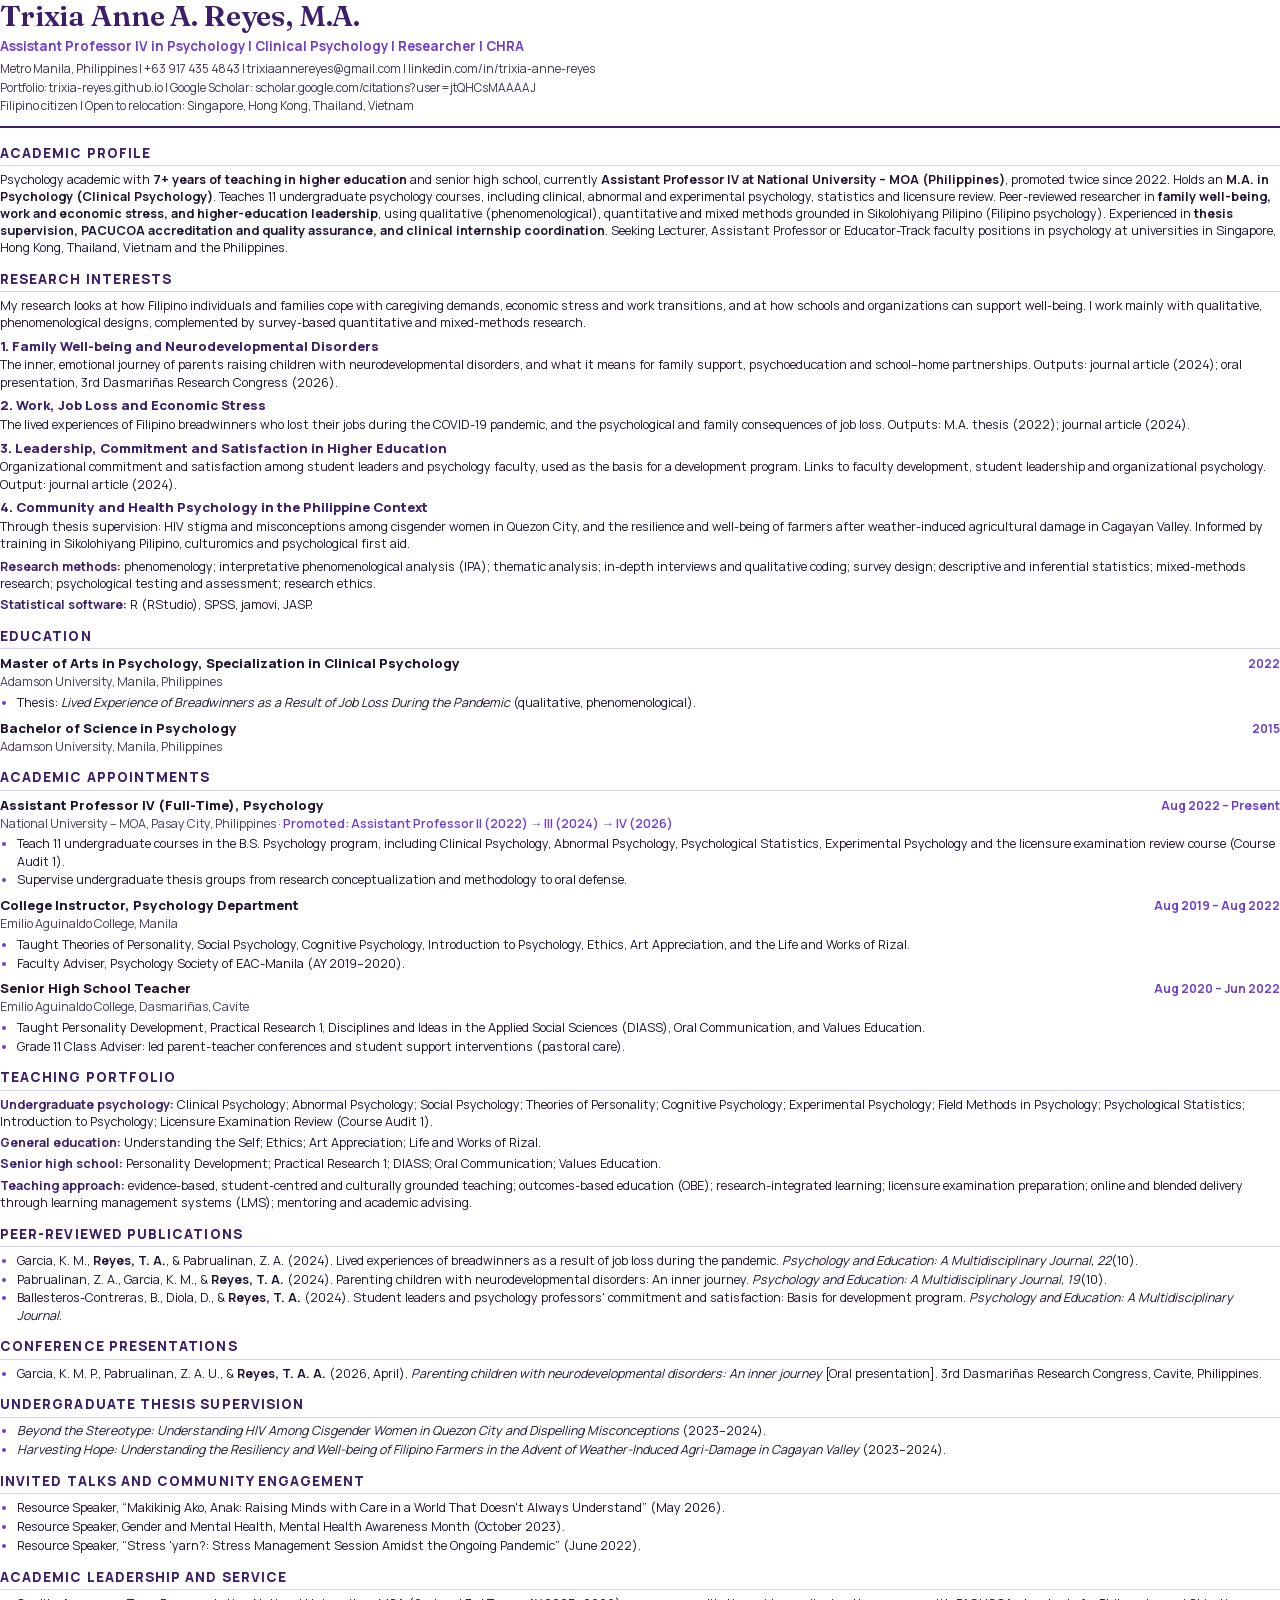
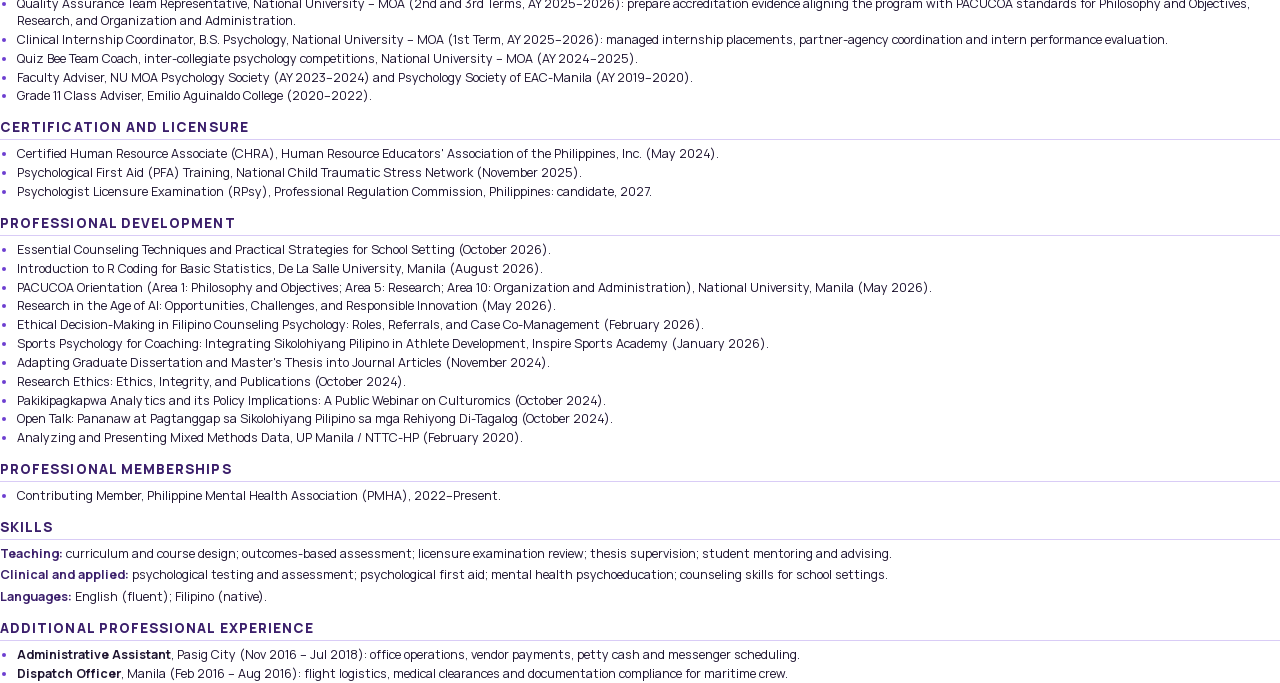
==== commit 5b3aeecd: "Remove Lyceum part-time role from site and resumes" ====
--- a/resume-src/academic.html
+++ b/resume-src/academic.html
@@ -71,11 +71,6 @@
     <li>Teach 11 undergraduate courses in the B.S. Psychology program, including Clinical Psychology, Abnormal Psychology, Psychological Statistics, Experimental Psychology and the licensure examination review course (Course Audit 1).</li>
     <li>Supervise undergraduate thesis groups from research conceptualization and methodology to oral defense.</li>
   </ul>
-</div>
-<div class="entry">
-  <div class="row"><h3>Part-Time Faculty, College of Arts and Sciences</h3><span class="date">Feb 2024 – Jun 2024</span></div>
-  <div class="org">Lyceum of the Philippines University, Intramuros, Manila</div>
-  <ul><li>Taught the general education courses Understanding the Self and Ethics.</li></ul>
 </div>
 <div class="entry">
   <div class="row"><h3>College Instructor, Psychology Department</h3><span class="date">Aug 2019 – Aug 2022</span></div>
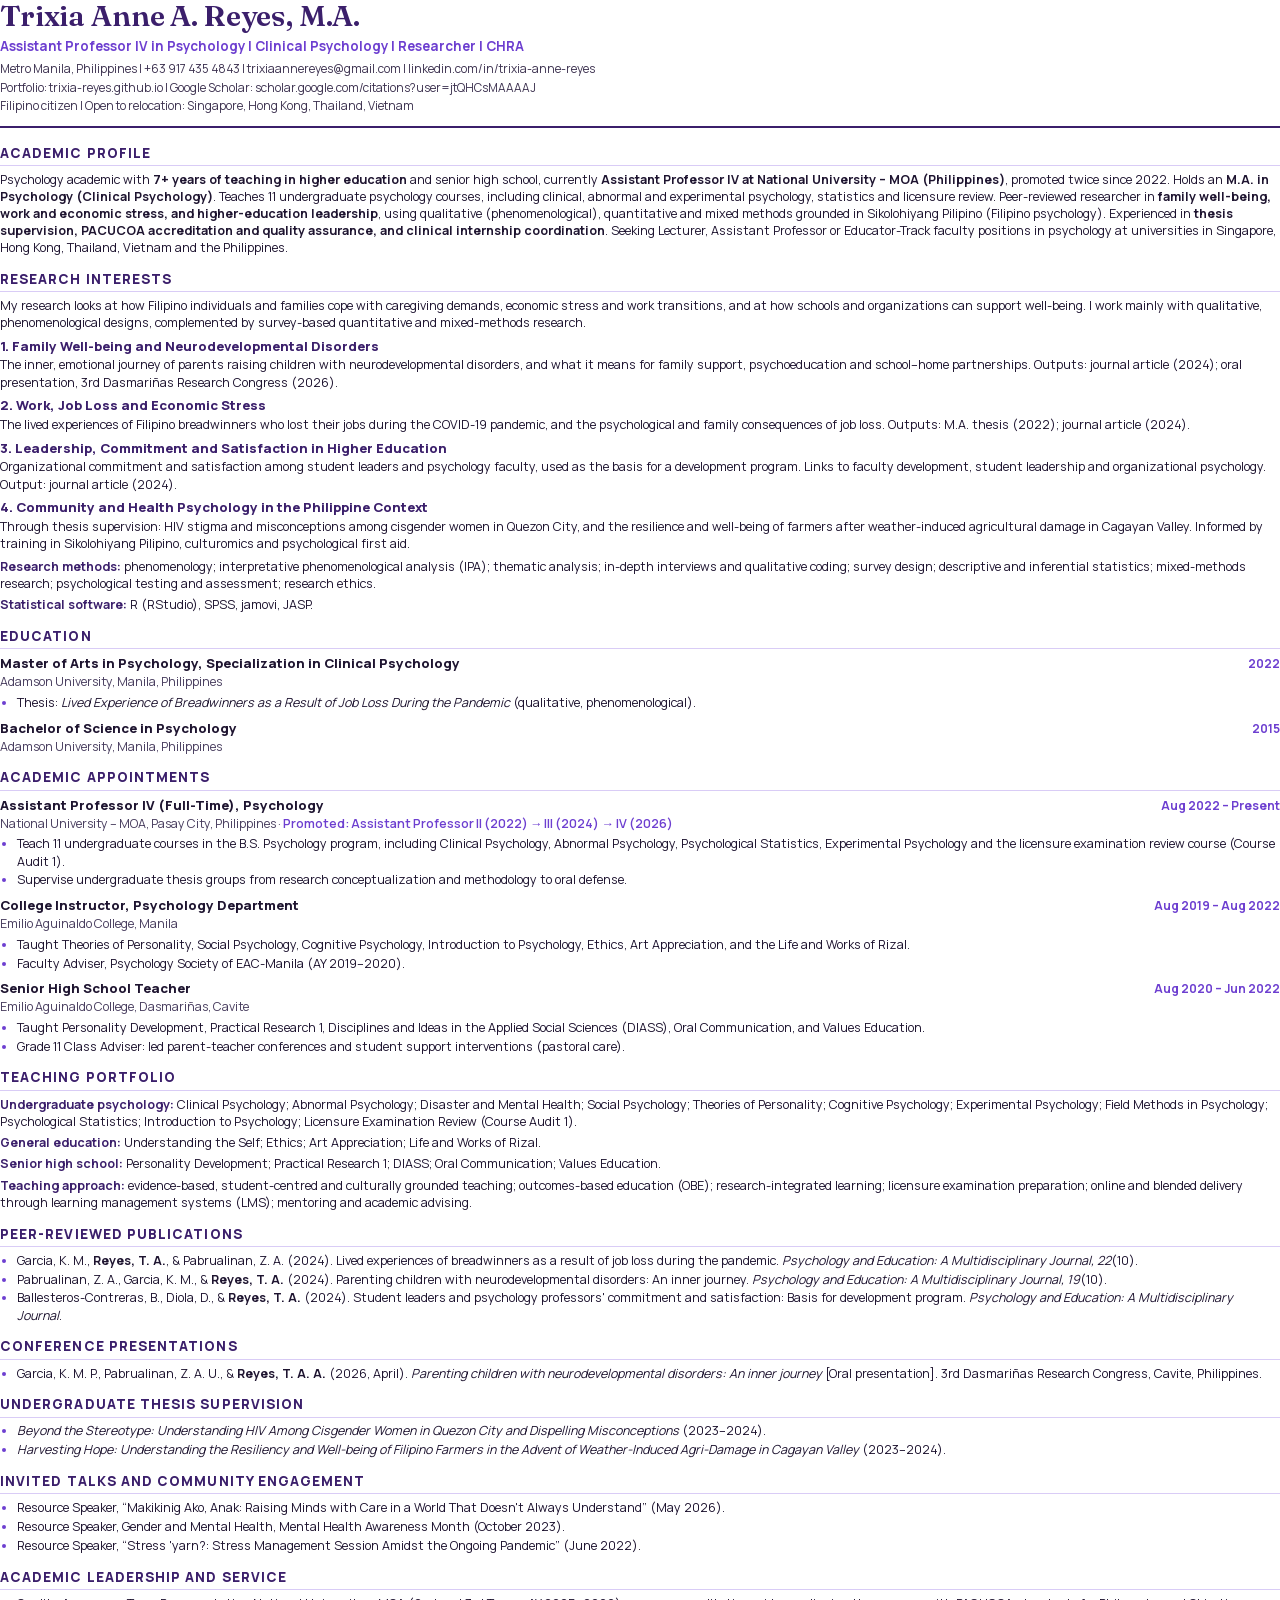
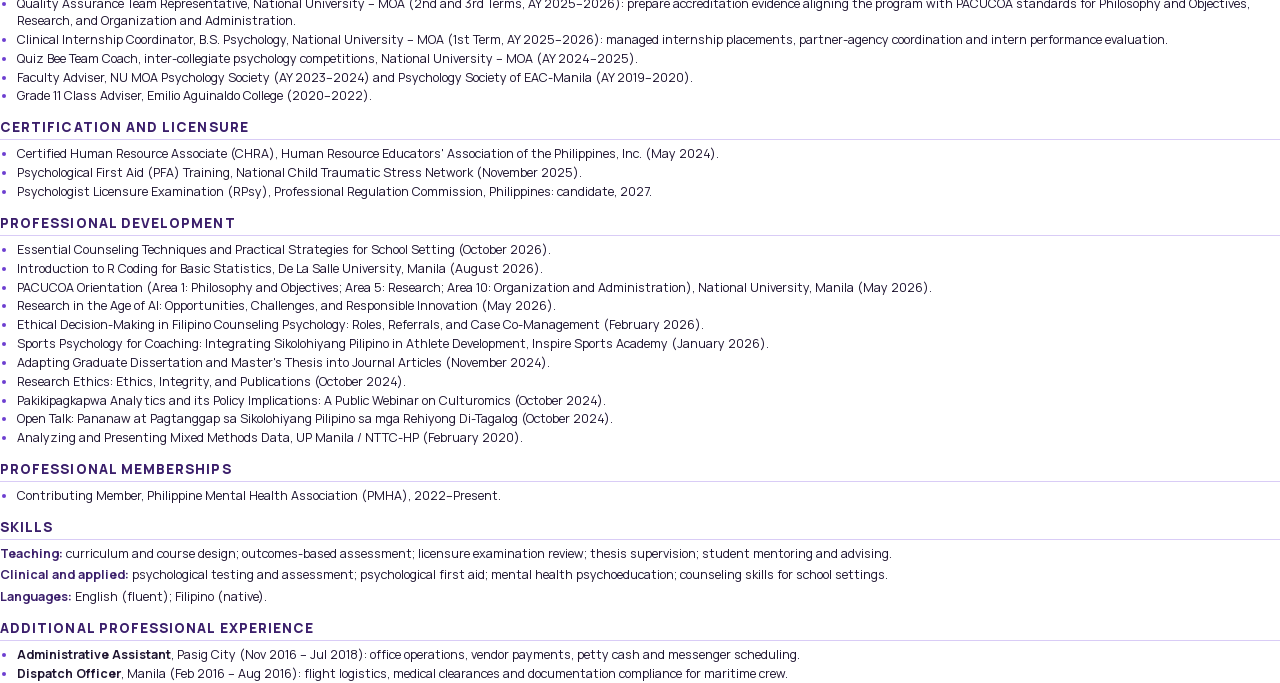
==== commit 6c393f5e: "Add Disaster and Mental Health course; courses stat 16+" ====
--- a/resume-src/academic.html
+++ b/resume-src/academic.html
@@ -90,7 +90,7 @@
 </div>
 
 <h2>Teaching Portfolio</h2>
-<p class="kw"><strong>Undergraduate psychology:</strong> Clinical Psychology; Abnormal Psychology; Social Psychology; Theories of Personality; Cognitive Psychology; Experimental Psychology; Field Methods in Psychology; Psychological Statistics; Introduction to Psychology; Licensure Examination Review (Course Audit 1).</p>
+<p class="kw"><strong>Undergraduate psychology:</strong> Clinical Psychology; Abnormal Psychology; Disaster and Mental Health; Social Psychology; Theories of Personality; Cognitive Psychology; Experimental Psychology; Field Methods in Psychology; Psychological Statistics; Introduction to Psychology; Licensure Examination Review (Course Audit 1).</p>
 <p class="kw"><strong>General education:</strong> Understanding the Self; Ethics; Art Appreciation; Life and Works of Rizal.</p>
 <p class="kw"><strong>Senior high school:</strong> Personality Development; Practical Research 1; DIASS; Oral Communication; Values Education.</p>
 <p class="kw"><strong>Teaching approach:</strong> evidence-based, student-centred and culturally grounded teaching; outcomes-based education (OBE); research-integrated learning; licensure examination preparation; online and blended delivery through learning management systems (LMS); mentoring and academic advising.</p>
